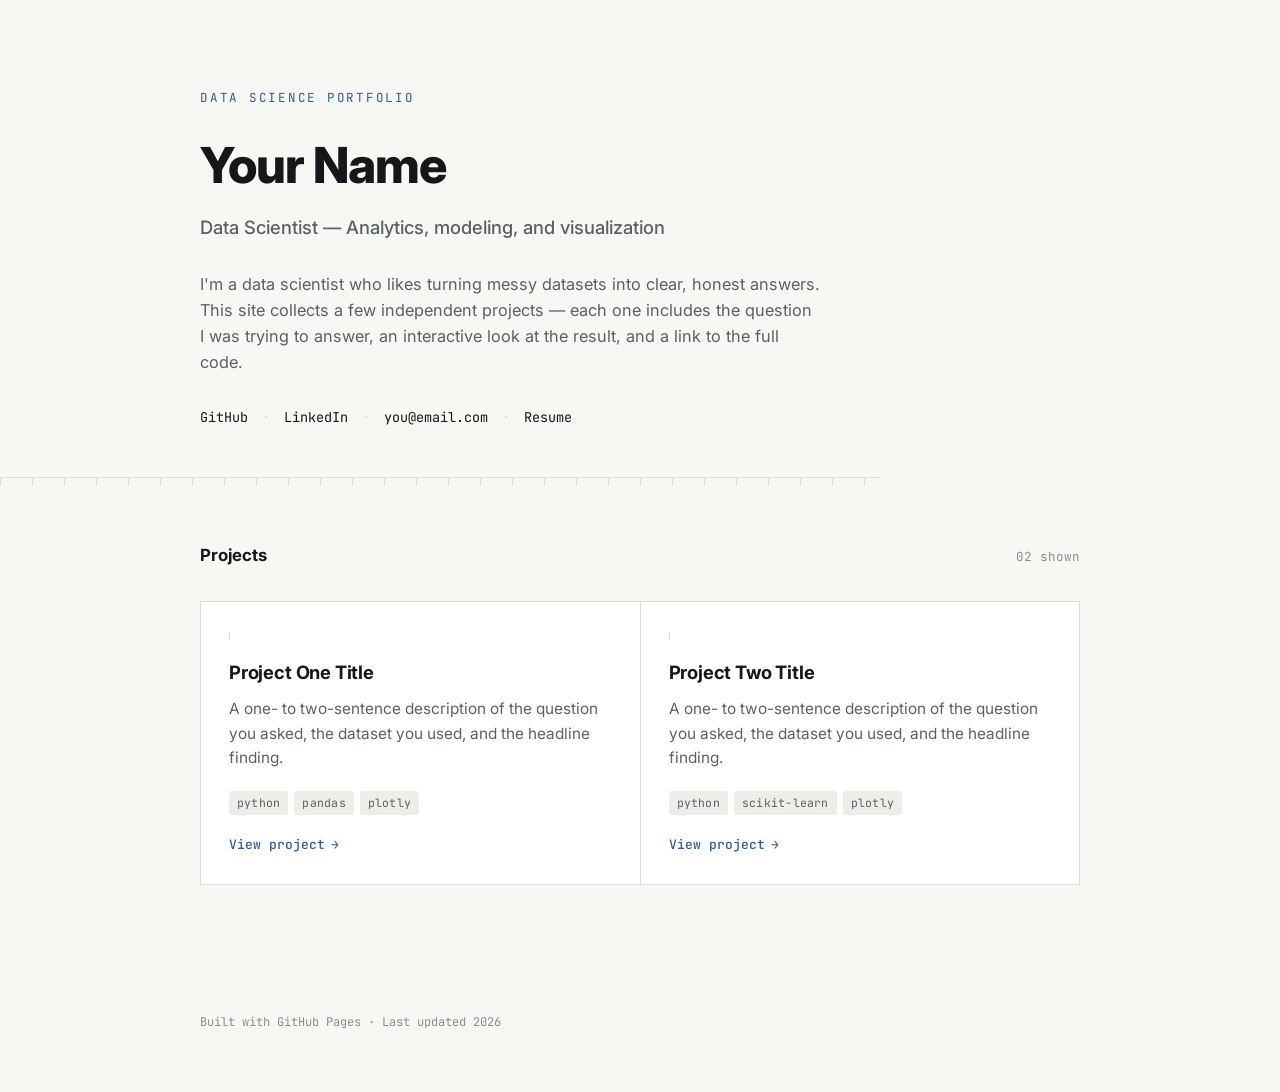
==== index.html @ 311c6a79 "Copying over template files" ====
<!DOCTYPE html>
<html lang="en">
<head>
  <meta charset="UTF-8">
  <meta name="viewport" content="width=device-width, initial-scale=1.0">
  <title>Your Name — Data Science Portfolio</title>
  <meta name="description" content="Data science portfolio of Your Name — projects in analysis, modeling, and interactive visualization.">
  <link rel="stylesheet" href="assets/css/style.css">
</head>
<body>

  <header class="site-header wrap">
    <span class="eyebrow">Data Science Portfolio</span>
    <h1>Your Name</h1>
    <p class="role-line">Data Scientist — Analytics, modeling, and visualization</p>
    <p class="bio">
      I'm a data scientist who likes turning messy datasets into clear, honest
      answers. This site collects a few independent projects — each one
      includes the question I was trying to answer, an interactive look at
      the result, and a link to the full code.
    </p>
    <div class="contact-row">
      <a href="https://github.com/yourusername" target="_blank" rel="noopener">GitHub</a>
      <span class="sep">·</span>
      <a href="https://linkedin.com/in/yourusername" target="_blank" rel="noopener">LinkedIn</a>
      <span class="sep">·</span>
      <a href="mailto:you@email.com">you@email.com</a>
      <span class="sep">·</span>
      <a href="assets/resume.pdf" target="_blank" rel="noopener">Resume</a>
    </div>
  </header>

  <hr class="axis-rule wrap">

  <main class="projects-section wrap">
    <div class="section-heading">
      <h2>Projects</h2>
      <span class="section-count">02 shown</span>
    </div>

    <div class="project-grid">

      <article class="project-card">
        <div class="tick"></div>
        <h3><a href="projects/project-one/">Project One Title</a></h3>
        <p>
          A one- to two-sentence description of the question you asked, the
          dataset you used, and the headline finding.
        </p>
        <div class="tag-row">
          <span class="tag">python</span>
          <span class="tag">pandas</span>
          <span class="tag">plotly</span>
        </div>
        <a class="project-link" href="projects/project-one/">
          View project <span class="arrow">→</span>
        </a>
      </article>

      <article class="project-card">
        <div class="tick"></div>
        <h3><a href="projects/project-two/">Project Two Title</a></h3>
        <p>
          A one- to two-sentence description of the question you asked, the
          dataset you used, and the headline finding.
        </p>
        <div class="tag-row">
          <span class="tag">python</span>
          <span class="tag">scikit-learn</span>
          <span class="tag">plotly</span>
        </div>
        <a class="project-link" href="projects/project-two/">
          View project <span class="arrow">→</span>
        </a>
      </article>

    </div>
  </main>

  <footer class="site-footer wrap">
    Built with GitHub Pages · Last updated 2026
  </footer>

</body>
</html>
---- assets/css/style.css ----
/* ==========================================================================
   Portfolio stylesheet
   Type: Inter (body/display) + JetBrains Mono (labels, meta, tags)
   Signature: axis-tick rule — a hairline with small perpendicular ticks,
   used as a section divider (a quiet nod to a chart's x-axis baseline).
   ========================================================================== */

@import url('https://fonts.googleapis.com/css2?family=Inter:wght@400;500;600;700;800&family=JetBrains+Mono:wght@400;500;600&display=swap');

:root {
  --paper: #F7F7F4;
  --paper-raised: #FFFFFF;
  --ink: #15171B;
  --ink-soft: #5B5F68;
  --ink-faint: #8A8D94;
  --line: #DEDFDA;
  --accent: #2F5D9C;      /* muted cobalt — primary */
  --accent-warm: #C97A2E; /* amber — secondary / hover */
  --code-bg: #EEEEE9;

  --font-display: 'Inter', -apple-system, BlinkMacSystemFont, sans-serif;
  --font-mono: 'JetBrains Mono', ui-monospace, SFMono-Regular, Menlo, monospace;

  --max-width: 880px;
  --radius: 3px;
}

* { box-sizing: border-box; }

html {
  scroll-behavior: smooth;
}

body {
  margin: 0;
  background: var(--paper);
  color: var(--ink);
  font-family: var(--font-display);
  font-size: 17px;
  line-height: 1.6;
  -webkit-font-smoothing: antialiased;
}

a {
  color: var(--accent);
  text-decoration: none;
}
a:hover { color: var(--accent-warm); }
a:focus-visible,
button:focus-visible {
  outline: 2px solid var(--accent);
  outline-offset: 3px;
}

.wrap {
  max-width: var(--max-width);
  margin: 0 auto;
  padding: 0 28px;
}

/* -------------------------------------------------------------------------
   Signature element: axis-tick divider
   A hairline rule with short ticks descending at intervals, like the
   baseline of a chart's x-axis. Used to separate major sections.
   ------------------------------------------------------------------------- */
.axis-rule {
  border: 0;
  height: 9px;
  margin: 0;
  background-image:
    linear-gradient(var(--line), var(--line));
  background-repeat: repeat-x;
  background-size: 1px 9px;
  background-position: 0 0;
  position: relative;
}
.axis-rule {
  background-image:
    repeating-linear-gradient(
      to right,
      var(--line) 0,
      var(--line) 1px,
      transparent 1px,
      transparent 32px
    ),
    linear-gradient(var(--line), var(--line));
  background-size: auto 9px, 100% 1px;
  background-position: 0 0, 0 0;
  background-repeat: repeat-x, no-repeat;
}

/* -------------------------------------------------------------------------
   Header / landing hero
   ------------------------------------------------------------------------- */
.site-header {
  padding: 88px 0 48px;
}

.eyebrow {
  display: block;
  font-family: var(--font-mono);
  font-size: 12.5px;
  letter-spacing: 0.14em;
  text-transform: uppercase;
  color: var(--accent);
  margin-bottom: 18px;
}

.site-header h1 {
  font-size: clamp(2.2rem, 4vw, 3.1rem);
  font-weight: 800;
  letter-spacing: -0.02em;
  margin: 0 0 8px;
  color: var(--ink);
}

.role-line {
  font-size: 1.15rem;
  color: var(--ink-soft);
  margin: 0 0 28px;
  font-weight: 500;
}

.bio {
  max-width: 62ch;
  color: var(--ink-soft);
  margin: 0 0 32px;
  font-size: 1.02rem;
}

.contact-row {
  display: flex;
  flex-wrap: wrap;
  gap: 6px 14px;
  font-family: var(--font-mono);
  font-size: 13.5px;
  color: var(--ink-faint);
  align-items: center;
}
.contact-row a { color: var(--ink); }
.contact-row a:hover { color: var(--accent-warm); }
.contact-row .sep { color: var(--line); }

/* -------------------------------------------------------------------------
   Projects section
   ------------------------------------------------------------------------- */
.projects-section {
  padding: 56px 0 96px;
}

.section-heading {
  display: flex;
  align-items: baseline;
  justify-content: space-between;
  margin-bottom: 32px;
}

.section-heading h2 {
  font-size: 1.05rem;
  font-weight: 700;
  margin: 0;
}

.section-count {
  font-family: var(--font-mono);
  font-size: 12.5px;
  color: var(--ink-faint);
}

.project-grid {
  display: grid;
  grid-template-columns: repeat(2, 1fr);
  gap: 1px;
  background: var(--line);
  border: 1px solid var(--line);
}

.project-card {
  background: var(--paper-raised);
  padding: 30px 28px 28px;
  display: flex;
  flex-direction: column;
  transition: background 0.15s ease;
}

.project-card:hover {
  background: #FBFAF7;
}

.project-card .tick {
  width: 22px;
  height: 8px;
  border-left: 1px solid var(--line);
  margin-bottom: 18px;
}

.project-card h3 {
  font-size: 1.15rem;
  font-weight: 700;
  margin: 0 0 10px;
  letter-spacing: -0.01em;
}

.project-card h3 a { color: var(--ink); }
.project-card h3 a:hover { color: var(--accent); }

.project-card p {
  color: var(--ink-soft);
  font-size: 0.96rem;
  margin: 0 0 20px;
  flex-grow: 1;
}

.tag-row {
  display: flex;
  flex-wrap: wrap;
  gap: 6px;
  margin-bottom: 20px;
}

.tag {
  font-family: var(--font-mono);
  font-size: 11.5px;
  letter-spacing: 0.02em;
  color: var(--ink-soft);
  background: var(--code-bg);
  padding: 3px 8px;
  border-radius: var(--radius);
}

.project-link {
  font-family: var(--font-mono);
  font-size: 13px;
  font-weight: 500;
  color: var(--accent);
  display: inline-flex;
  align-items: center;
  gap: 6px;
}
.project-link:hover { color: var(--accent-warm); }
.project-link .arrow { transition: transform 0.15s ease; }
.project-link:hover .arrow { transform: translateX(3px); }

/* -------------------------------------------------------------------------
   Footer
   ------------------------------------------------------------------------- */
.site-footer {
  padding: 32px 0 60px;
  font-family: var(--font-mono);
  font-size: 12px;
  color: var(--ink-faint);
}

/* -------------------------------------------------------------------------
   Project detail page
   ------------------------------------------------------------------------- */
.back-link {
  display: inline-flex;
  align-items: center;
  gap: 6px;
  font-family: var(--font-mono);
  font-size: 13px;
  color: var(--ink-soft);
  margin: 40px 0 0;
}
.back-link:hover { color: var(--accent-warm); }

.project-header {
  padding: 24px 0 40px;
}

.project-header h1 {
  font-size: clamp(1.8rem, 3.4vw, 2.4rem);
  font-weight: 800;
  letter-spacing: -0.02em;
  margin: 14px 0 14px;
}

.meta-row {
  font-family: var(--font-mono);
  font-size: 12.5px;
  color: var(--ink-faint);
  margin-bottom: 20px;
  display: flex;
  gap: 14px;
  flex-wrap: wrap;
}

.project-description {
  max-width: 68ch;
  color: var(--ink-soft);
  font-size: 1.02rem;
}

.viz-section {
  padding: 12px 0 48px;
}

.viz-frame-label {
  font-family: var(--font-mono);
  font-size: 11.5px;
  letter-spacing: 0.08em;
  text-transform: uppercase;
  color: var(--ink-faint);
  margin-bottom: 10px;
  display: flex;
  align-items: center;
  gap: 8px;
}

.viz-frame-label .dot {
  width: 6px;
  height: 6px;
  border-radius: 50%;
  background: var(--accent);
}

.viz-frame {
  border: 1px solid var(--line);
  background: var(--paper-raised);
  border-radius: var(--radius);
  overflow: hidden;
}

.viz-frame iframe {
  display: block;
  width: 100%;
  height: 560px;
  border: none;
}

.repo-link-row {
  padding: 8px 0 80px;
}

.repo-link {
  font-family: var(--font-mono);
  font-size: 14px;
  font-weight: 500;
  color: var(--ink);
  border: 1px solid var(--line);
  padding: 10px 18px;
  border-radius: var(--radius);
  display: inline-flex;
  align-items: center;
  gap: 8px;
}
.repo-link:hover {
  border-color: var(--accent-warm);
  color: var(--accent-warm);
}

/* -------------------------------------------------------------------------
   Responsive
   ------------------------------------------------------------------------- */
@media (max-width: 680px) {
  .site-header { padding: 56px 0 36px; }
  .project-grid { grid-template-columns: 1fr; }
  .viz-frame iframe { height: 420px; }
  .section-heading { flex-direction: column; align-items: flex-start; gap: 6px; }
}

@media (prefers-reduced-motion: reduce) {
  * { transition: none !important; scroll-behavior: auto !important; }
}
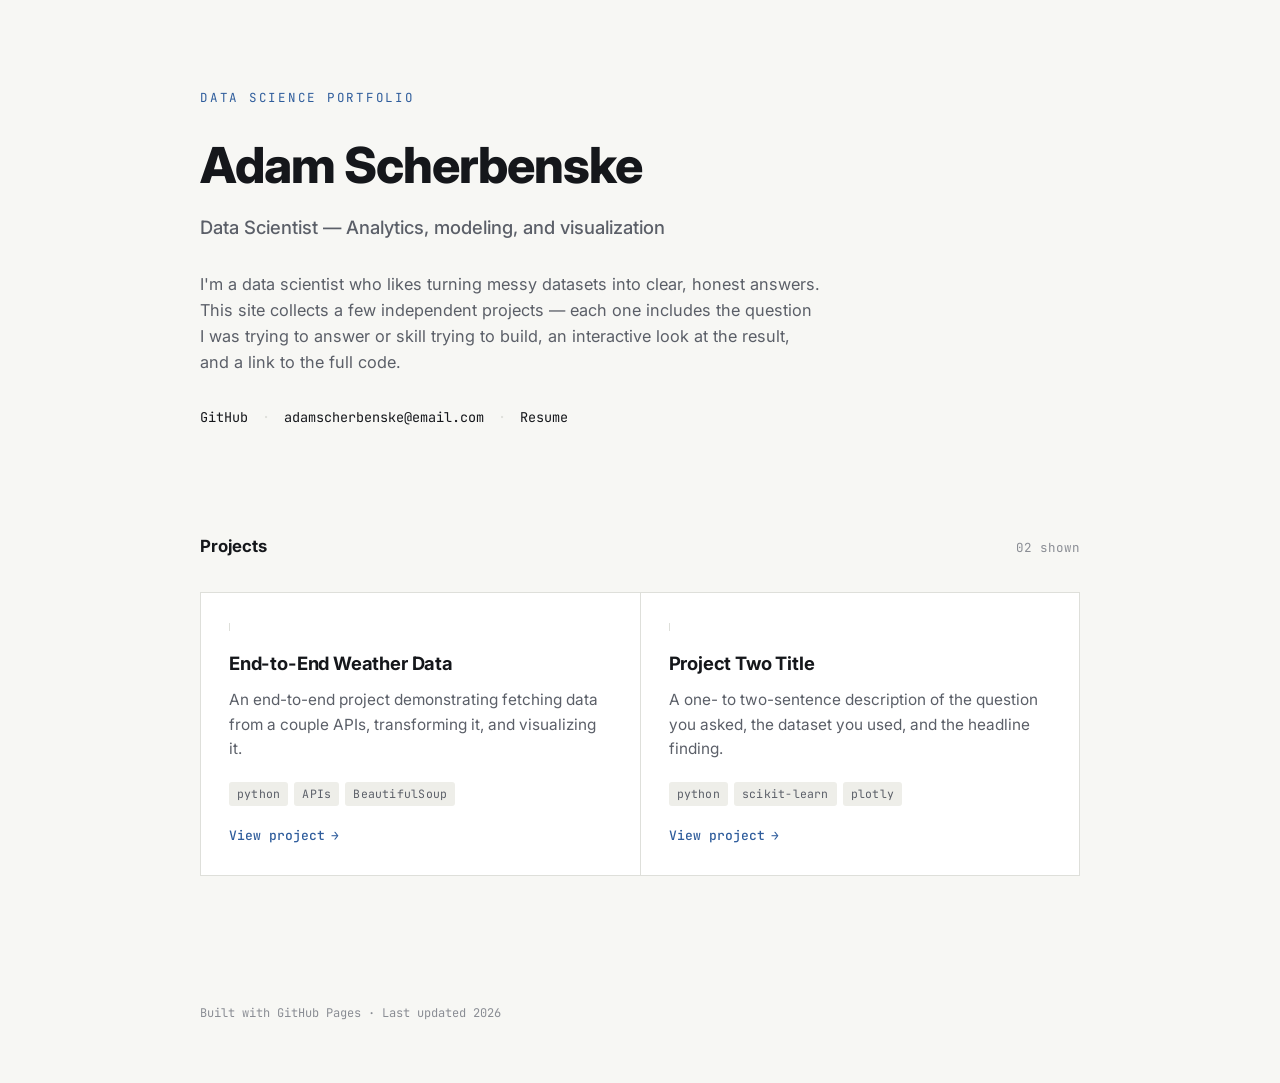
==== commit 6344fb76: "Initial changes to text, added plot" ====
--- a/index.html
+++ b/index.html
@@ -11,26 +11,26 @@
 
   <header class="site-header wrap">
     <span class="eyebrow">Data Science Portfolio</span>
-    <h1>Your Name</h1>
+    <h1>Adam Scherbenske</h1>
     <p class="role-line">Data Scientist — Analytics, modeling, and visualization</p>
     <p class="bio">
       I'm a data scientist who likes turning messy datasets into clear, honest
       answers. This site collects a few independent projects — each one
-      includes the question I was trying to answer, an interactive look at
+      includes the question I was trying to answer or skill trying to build, an interactive look at
       the result, and a link to the full code.
     </p>
     <div class="contact-row">
-      <a href="https://github.com/yourusername" target="_blank" rel="noopener">GitHub</a>
+      <a href="https://github.com/ascherbenske" target="_blank" rel="noopener">GitHub</a>
       <span class="sep">·</span>
-      <a href="https://linkedin.com/in/yourusername" target="_blank" rel="noopener">LinkedIn</a>
-      <span class="sep">·</span>
-      <a href="mailto:you@email.com">you@email.com</a>
+      <!-- <a href="https://linkedin.com/in/yourusername" target="_blank" rel="noopener">LinkedIn</a>
+      <span class="sep">·</span> -->
+      <a href="mailto:adamscherbenske@email.com">adamscherbenske@email.com</a>
       <span class="sep">·</span>
       <a href="assets/resume.pdf" target="_blank" rel="noopener">Resume</a>
     </div>
   </header>
 
-  <hr class="axis-rule wrap">
+  <!-- <hr class="axis-rule wrap"> -->
 
   <main class="projects-section wrap">
     <div class="section-heading">
@@ -42,17 +42,17 @@
 
       <article class="project-card">
         <div class="tick"></div>
-        <h3><a href="projects/project-one/">Project One Title</a></h3>
+        <h3><a href="projects/weather-api-getting/">End-to-End Weather Data</a></h3>
         <p>
-          A one- to two-sentence description of the question you asked, the
-          dataset you used, and the headline finding.
+          An end-to-end project demonstrating fetching data from a couple APIs, transforming it,
+          and visualizing it.
         </p>
         <div class="tag-row">
           <span class="tag">python</span>
-          <span class="tag">pandas</span>
-          <span class="tag">plotly</span>
+          <span class="tag">APIs</span>
+          <span class="tag">BeautifulSoup</span>
         </div>
-        <a class="project-link" href="projects/project-one/">
+        <a class="project-link" href="projects/weather-api-getting/">
           View project <span class="arrow">→</span>
         </a>
       </article>
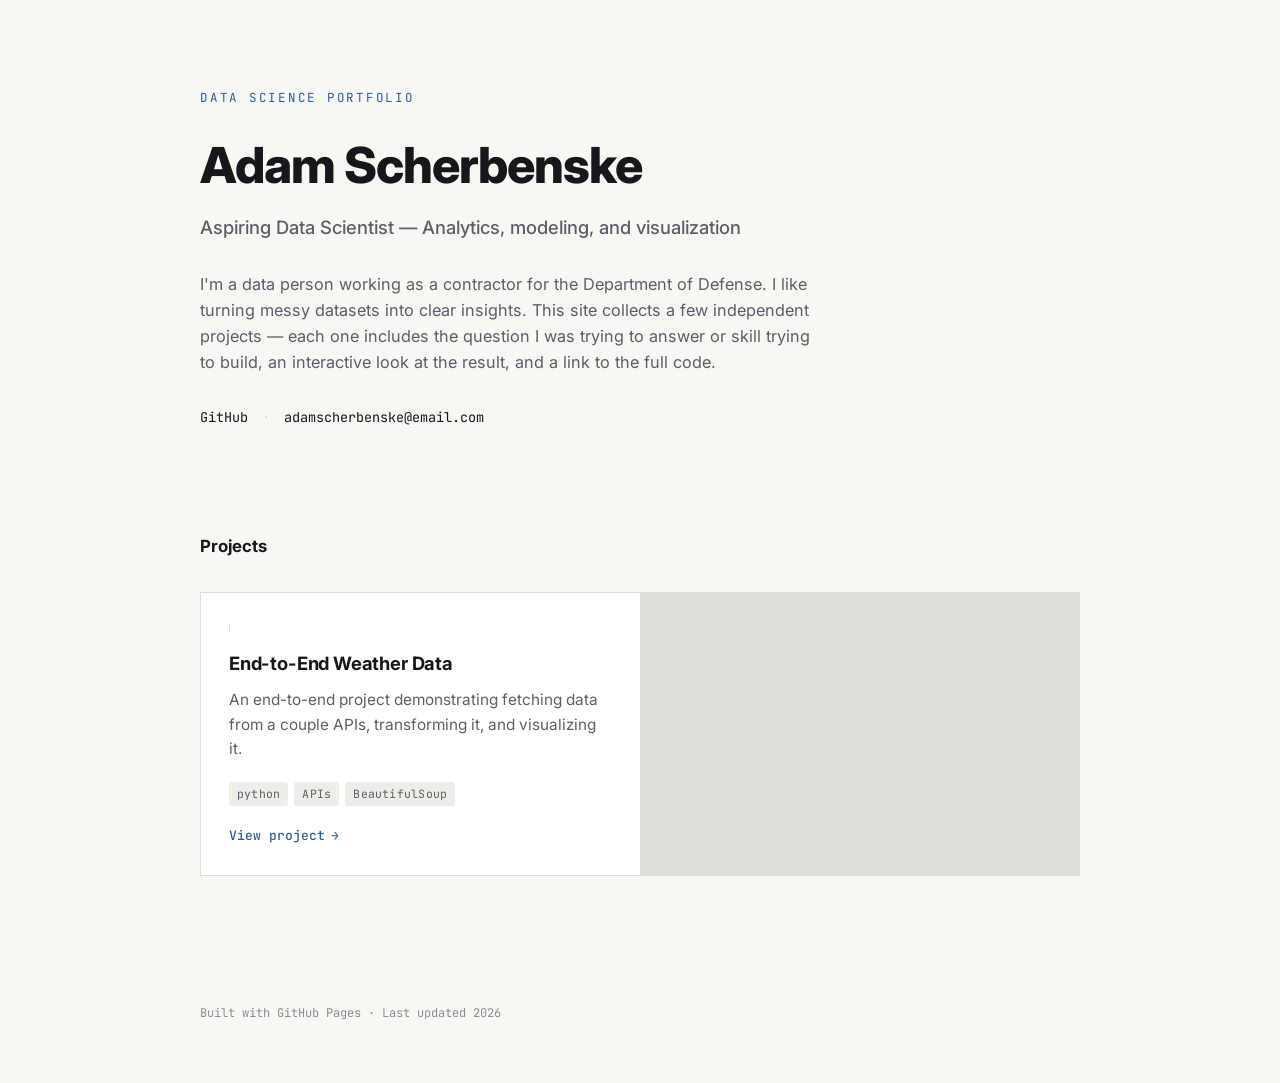
==== commit 2162ce74: "Updates to the text" ====
--- a/index.html
+++ b/index.html
@@ -3,7 +3,7 @@
 <head>
   <meta charset="UTF-8">
   <meta name="viewport" content="width=device-width, initial-scale=1.0">
-  <title>Your Name — Data Science Portfolio</title>
+  <title>Adam Scherbenske — Data Science Portfolio</title>
   <meta name="description" content="Data science portfolio of Your Name — projects in analysis, modeling, and interactive visualization.">
   <link rel="stylesheet" href="assets/css/style.css">
 </head>
@@ -12,10 +12,10 @@
   <header class="site-header wrap">
     <span class="eyebrow">Data Science Portfolio</span>
     <h1>Adam Scherbenske</h1>
-    <p class="role-line">Data Scientist — Analytics, modeling, and visualization</p>
+    <p class="role-line">Aspiring Data Scientist — Analytics, modeling, and visualization</p>
     <p class="bio">
-      I'm a data scientist who likes turning messy datasets into clear, honest
-      answers. This site collects a few independent projects — each one
+      I'm a data person working as a contractor for the Department of Defense. I like turning messy datasets into clear insights. 
+      This site collects a few independent projects — each one
       includes the question I was trying to answer or skill trying to build, an interactive look at
       the result, and a link to the full code.
     </p>
@@ -25,8 +25,8 @@
       <!-- <a href="https://linkedin.com/in/yourusername" target="_blank" rel="noopener">LinkedIn</a>
       <span class="sep">·</span> -->
       <a href="mailto:adamscherbenske@email.com">adamscherbenske@email.com</a>
-      <span class="sep">·</span>
-      <a href="assets/resume.pdf" target="_blank" rel="noopener">Resume</a>
+      <!-- <span class="sep">·</span> -->
+      <!-- <a href="assets/resume.pdf" target="_blank" rel="noopener">Resume</a> -->
     </div>
   </header>
 
@@ -35,7 +35,7 @@
   <main class="projects-section wrap">
     <div class="section-heading">
       <h2>Projects</h2>
-      <span class="section-count">02 shown</span>
+      <!-- <span class="section-count">02 shown</span> -->
     </div>
 
     <div class="project-grid">
@@ -57,7 +57,7 @@
         </a>
       </article>
 
-      <article class="project-card">
+      <!-- <article class="project-card">
         <div class="tick"></div>
         <h3><a href="projects/project-two/">Project Two Title</a></h3>
         <p>
@@ -72,8 +72,7 @@
         <a class="project-link" href="projects/project-two/">
           View project <span class="arrow">→</span>
         </a>
-      </article>
-
+      </article> -->
     </div>
   </main>
 
--- a/assets/css/style.css
+++ b/assets/css/style.css
@@ -308,6 +308,10 @@
   gap: 8px;
 }
 
+.viz-header {
+  margin-top: 0%;
+}
+
 .viz-frame-label .dot {
   width: 6px;
   height: 6px;
@@ -330,7 +334,7 @@
 }
 
 .repo-link-row {
-  padding: 8px 0 80px;
+  padding: 8px 0px 40px;
 }
 
 .repo-link {
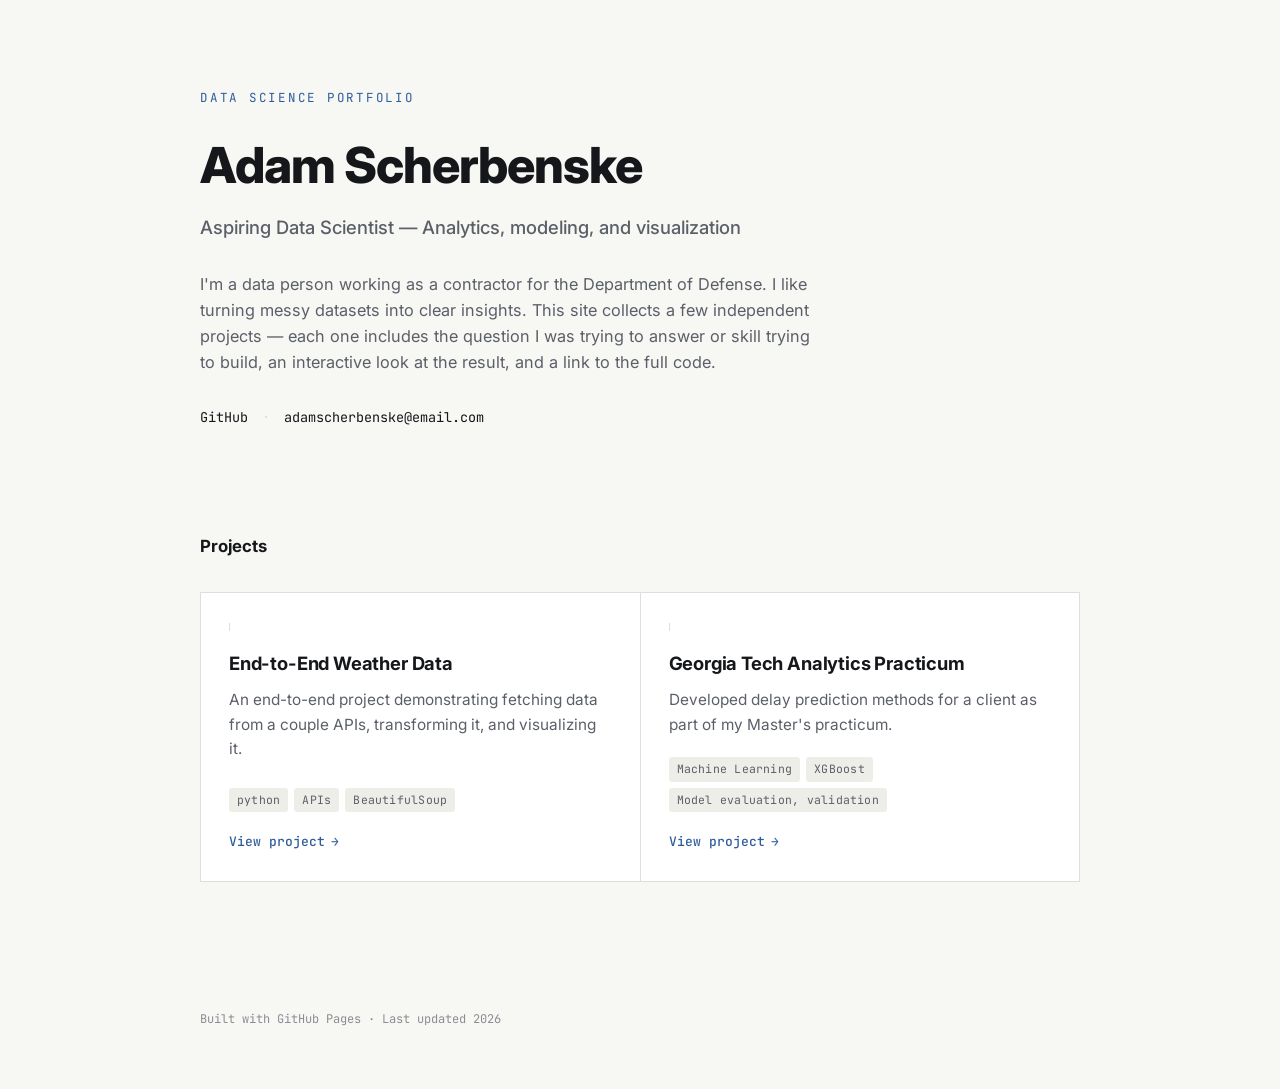
==== commit 5414ae42: "Updated pages to incl GT practicum" ====
--- a/index.html
+++ b/index.html
@@ -57,22 +57,21 @@
         </a>
       </article>
 
-      <!-- <article class="project-card">
+      <article class="project-card">
         <div class="tick"></div>
-        <h3><a href="projects/project-two/">Project Two Title</a></h3>
+        <h3><a href="projects/practicum/">Georgia Tech Analytics Practicum</a></h3>
         <p>
-          A one- to two-sentence description of the question you asked, the
-          dataset you used, and the headline finding.
+          Developed delay prediction methods for a client as part of my Master's practicum.
         </p>
         <div class="tag-row">
-          <span class="tag">python</span>
-          <span class="tag">scikit-learn</span>
-          <span class="tag">plotly</span>
+          <span class="tag">Machine Learning</span>
+          <span class="tag">XGBoost</span>
+          <span class="tag">Model evaluation, validation</span>
         </div>
-        <a class="project-link" href="projects/project-two/">
+        <a class="project-link" href="projects/weather-api-getting/">
           View project <span class="arrow">→</span>
         </a>
-      </article> -->
+      </article>
     </div>
   </main>
 
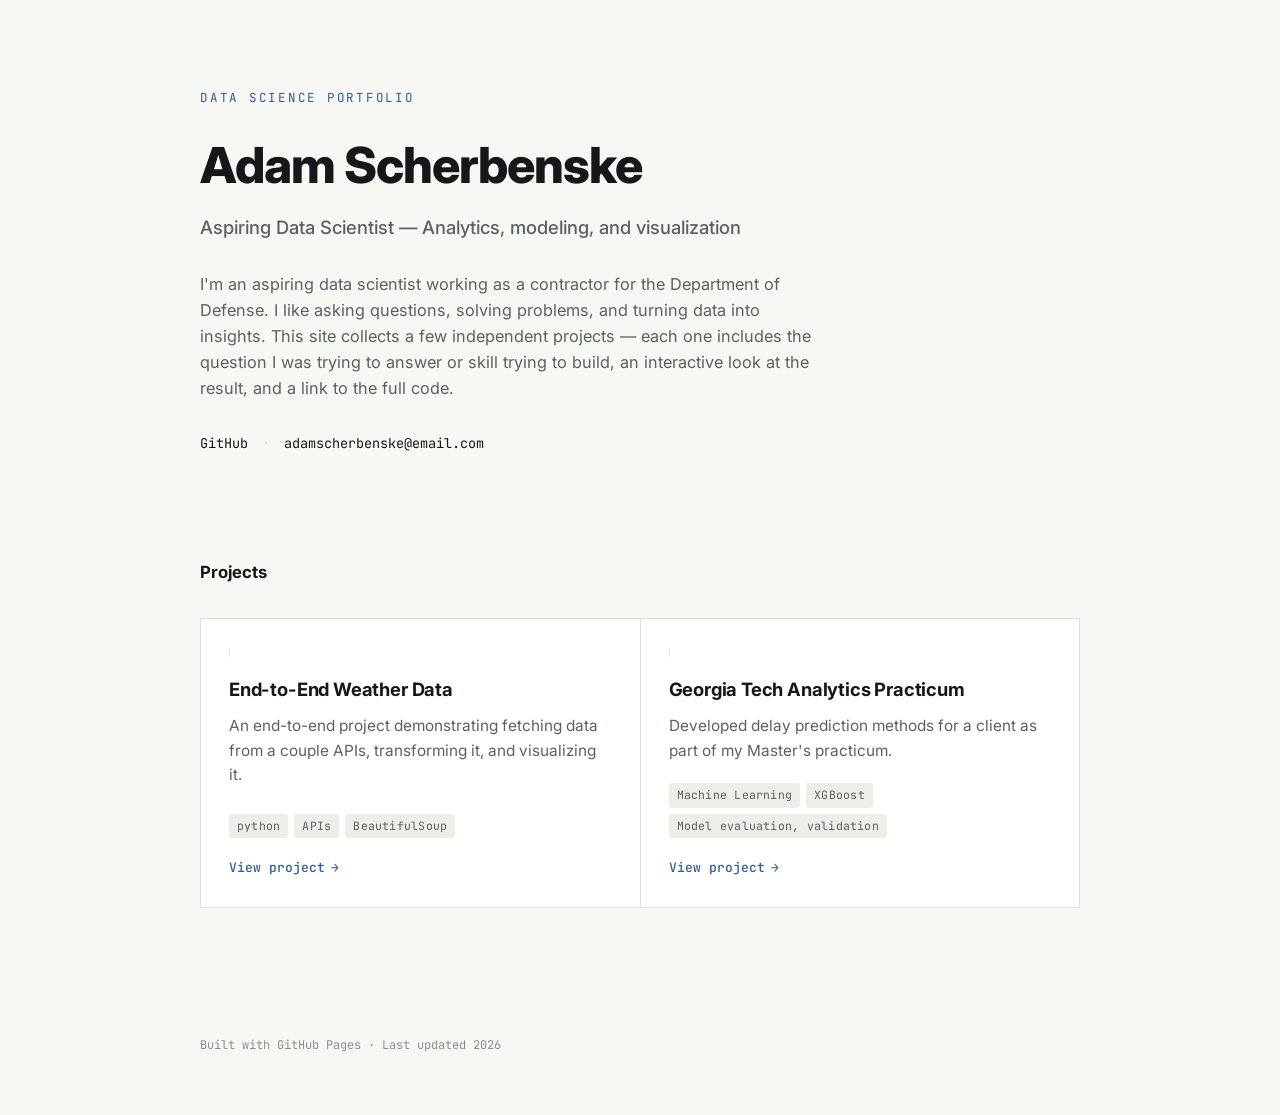
==== commit e8f7d76e: "Rewrote description" ====
--- a/index.html
+++ b/index.html
@@ -14,8 +14,8 @@
     <h1>Adam Scherbenske</h1>
     <p class="role-line">Aspiring Data Scientist — Analytics, modeling, and visualization</p>
     <p class="bio">
-      I'm a data person working as a contractor for the Department of Defense. I like turning messy datasets into clear insights. 
-      This site collects a few independent projects — each one
+      I'm an aspiring data scientist working as a contractor for the Department of Defense. I like asking questions,
+      solving problems, and turning data into insights. This site collects a few independent projects — each one
       includes the question I was trying to answer or skill trying to build, an interactive look at
       the result, and a link to the full code.
     </p>
